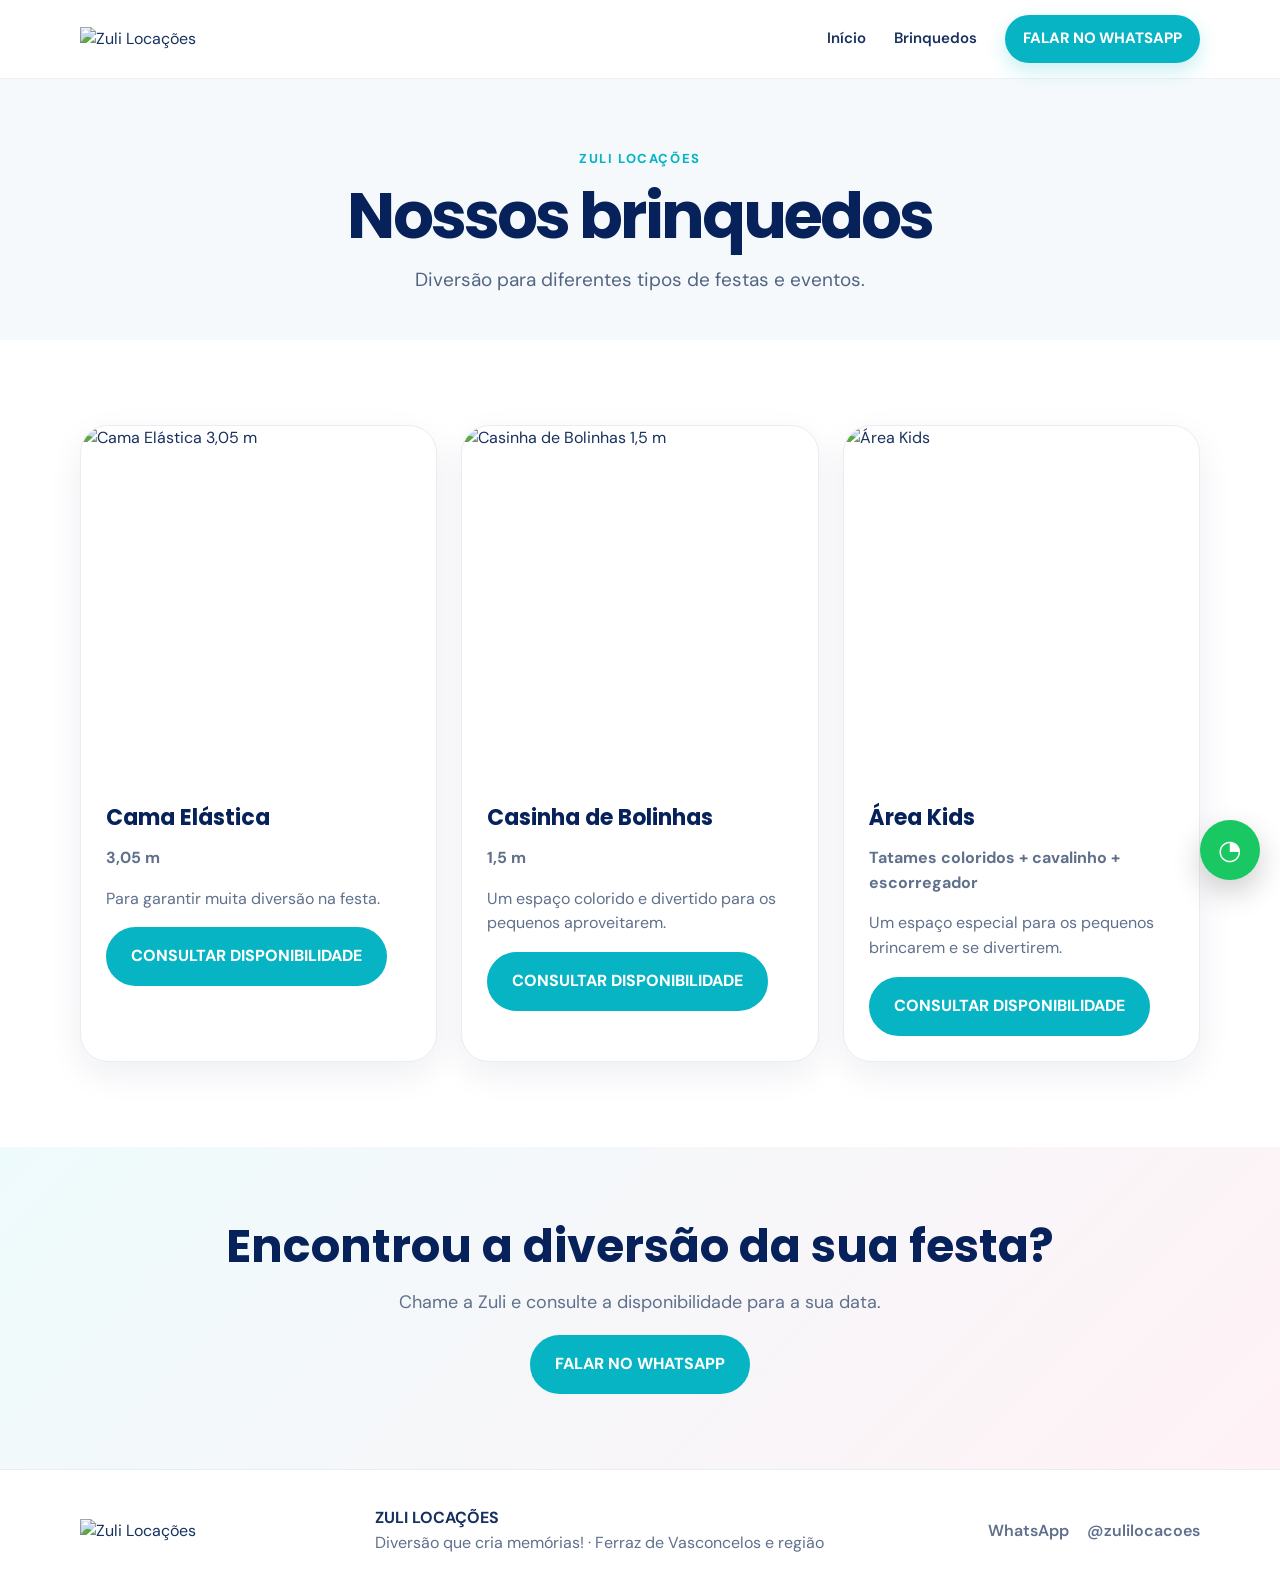
==== brinquedos.html @ 2fb0c6ca "Add files via upload" ====
<!doctype html>
<html lang="pt-BR">
<head>
<meta charset="utf-8"><meta name="viewport" content="width=device-width, initial-scale=1">
<title>Nossos brinquedos | Zuli Locações</title>
<meta name="description" content="Conheça os brinquedos da Zuli Locações para festas e eventos. Consulte disponibilidade pelo WhatsApp.">
<link rel="stylesheet" href="styles.css">
</head>
<body>
<header class="site-header"><div class="container nav">
<a class="brand" href="index.html"><img src="assets/logo-zuli.jpeg" alt="Zuli Locações"></a>
<button class="menu-toggle" aria-label="Abrir menu">☰</button>
<nav class="nav-links"><a href="index.html">Início</a><a href="brinquedos.html">Brinquedos</a><a class="nav-cta" href="https://wa.me/message/M6CZQNXBJP5SE1" target="_blank" rel="noopener">FALAR NO WHATSAPP</a></nav>
</div></header>
<section class="page-hero"><div class="container"><div class="breadcrumb">ZULI LOCAÇÕES</div><h1>Nossos brinquedos</h1><p class="lead" style="margin:15px auto 0">Diversão para diferentes tipos de festas e eventos.</p></div></section>
<section class="section"><div class="container"><div class="product-grid">
<article class="product-card"><img src="assets/cama-elastica.jpeg" alt="Cama Elástica 3,05 m"><div class="inside"><h3>Cama Elástica</h3><p><strong>3,05 m</strong></p><p>Para garantir muita diversão na festa.</p><a class="btn btn-primary" href="https://wa.me/message/M6CZQNXBJP5SE1" target="_blank" rel="noopener">CONSULTAR DISPONIBILIDADE</a></div></article>
<article class="product-card"><img src="assets/casinha-bolinhas.jpeg" alt="Casinha de Bolinhas 1,5 m"><div class="inside"><h3>Casinha de Bolinhas</h3><p><strong>1,5 m</strong></p><p>Um espaço colorido e divertido para os pequenos aproveitarem.</p><a class="btn btn-primary" href="https://wa.me/message/M6CZQNXBJP5SE1" target="_blank" rel="noopener">CONSULTAR DISPONIBILIDADE</a></div></article>
<article class="product-card"><img src="assets/area-kids.jpeg" alt="Área Kids"><div class="inside"><h3>Área Kids</h3><p><strong>Tatames coloridos + cavalinho + escorregador</strong></p><p>Um espaço especial para os pequenos brincarem e se divertirem.</p><a class="btn btn-primary" href="https://wa.me/message/M6CZQNXBJP5SE1" target="_blank" rel="noopener">CONSULTAR DISPONIBILIDADE</a></div></article>
</div></div></section>
<section class="final-cta"><div class="container"><h2>Encontrou a diversão da sua festa?</h2><p>Chame a Zuli e consulte a disponibilidade para a sua data.</p><a class="btn btn-primary" href="https://wa.me/message/M6CZQNXBJP5SE1" target="_blank" rel="noopener">FALAR NO WHATSAPP</a></div></section>
<footer class="footer"><div class="container footer-inner"><img src="assets/logo-zuli.jpeg" alt="Zuli Locações"><div><strong>ZULI LOCAÇÕES</strong><br><span style="color:#60708c">Diversão que cria memórias! · Ferraz de Vasconcelos e região</span></div><div class="footer-links"><a href="https://wa.me/message/M6CZQNXBJP5SE1" target="_blank" rel="noopener">WhatsApp</a><a href="https://www.instagram.com/zulilocacoes?stkn=MTN0em9mMDBub2lpcg%3D%3D&utm_source=qr" target="_blank" rel="noopener">@zulilocacoes</a></div></div></footer>
<a class="float-wa" href="https://wa.me/message/M6CZQNXBJP5SE1" target="_blank" rel="noopener" aria-label="Falar no WhatsApp">◔</a>
<script src="script.js"></script>
</body></html>
---- styles.css ----
@import url('https://fonts.googleapis.com/css2?family=DM+Sans:wght@400;500;600;700&family=Poppins:wght@600;700;800&display=swap');

:root{
  --blue:#062F75; --cyan:#07B4C4; --pink:#DE2A58; --yellow:#E9951A;
  --deep:#07225B; --white:#fff; --soft:#F6F9FC; --text:#17315f; --muted:#60708c;
  --shadow:0 18px 45px rgba(7,34,91,.12); --radius:24px;
}
*{box-sizing:border-box}
html{scroll-behavior:smooth}
body{margin:0;font-family:"DM Sans",Arial,sans-serif;color:var(--text);background:#fff;line-height:1.55}
img{max-width:100%;display:block}
a{text-decoration:none;color:inherit}
.container{width:min(1120px,calc(100% - 36px));margin:auto}
.site-header{position:sticky;top:0;z-index:50;background:rgba(255,255,255,.94);backdrop-filter:blur(14px);border-bottom:1px solid #edf1f7}
.nav{height:78px;display:flex;align-items:center;justify-content:space-between;gap:20px}
.brand img{width:150px;height:auto}
.nav-links{display:flex;align-items:center;gap:28px;font-weight:600;font-size:15px}
.nav-links a:hover{color:var(--pink)}
.menu-toggle{display:none;border:0;background:var(--soft);font-size:24px;border-radius:12px;padding:8px 12px}
.nav-cta{background:var(--cyan);color:#fff;padding:12px 18px;border-radius:999px;font-weight:800;box-shadow:0 8px 20px rgba(7,180,196,.22)}
.hero{padding:70px 0 55px;overflow:hidden;background:
 radial-gradient(circle at 92% 8%,#dff7f8 0 130px,transparent 131px),
 radial-gradient(circle at 4% 92%,#fde7ee 0 150px,transparent 151px),
 #fff}
.hero-grid{display:grid;grid-template-columns:1.02fr .98fr;align-items:center;gap:48px}
.location-pill{display:inline-flex;align-items:center;gap:8px;padding:8px 14px;border-radius:999px;background:#f0f5fb;color:var(--blue);font-size:13px;font-weight:800;letter-spacing:.04em}
.eyebrow{color:var(--cyan);font-weight:800;letter-spacing:.18em;font-size:13px;margin:22px 0 10px}
h1,h2,h3{font-family:Poppins,Arial,sans-serif;line-height:1.08;color:var(--deep);margin:0}
h1{font-size:clamp(42px,5vw,72px);letter-spacing:-.045em}
h1 span{color:var(--pink)}
h2{font-size:clamp(30px,4vw,46px)}
h3{font-size:22px}
.lead{font-size:19px;color:#526582;max-width:650px}
.hero-actions{display:flex;flex-wrap:wrap;gap:12px;margin-top:28px}
.btn{display:inline-flex;align-items:center;justify-content:center;gap:9px;padding:15px 23px;border-radius:999px;font-weight:800;border:2px solid var(--blue);transition:.2s transform,.2s box-shadow}
.btn:hover{transform:translateY(-2px);box-shadow:0 10px 24px rgba(7,34,91,.12)}
.btn-primary{background:var(--cyan);border-color:var(--cyan);color:#fff}
.btn-outline{background:#fff;color:var(--blue)}
.hero-image{border-radius:34px;overflow:hidden;box-shadow:var(--shadow);aspect-ratio:1/1;position:relative}
.hero-image img{width:100%;height:100%;object-fit:cover}
.section{padding:85px 0}
.section-soft{background:var(--soft)}
.section-head{text-align:center;max-width:760px;margin:0 auto 42px}
.section-head p{color:var(--muted);font-size:17px}
.cards{display:grid;grid-template-columns:repeat(3,1fr);gap:22px}
.card{background:#fff;border:1px solid #e8edf4;border-radius:var(--radius);overflow:hidden;box-shadow:0 10px 30px rgba(7,34,91,.06);display:flex;flex-direction:column}
.card-media{aspect-ratio:4/3;overflow:hidden;background:#eef4f8}
.card-media img{width:100%;height:100%;object-fit:cover;transition:transform .4s}
.card:hover .card-media img{transform:scale(1.035)}
.card-body{padding:24px;display:flex;flex-direction:column;flex:1}
.card-body p{color:var(--muted);margin:9px 0 20px}
.card .btn{margin-top:auto;width:100%;font-size:14px;padding:13px 16px}
.tag{display:inline-flex;width:max-content;padding:6px 10px;border-radius:999px;background:#fff2f5;color:var(--pink);font-weight:800;font-size:12px;margin-bottom:10px}
.video-grid{display:grid;grid-template-columns:repeat(3,1fr);gap:20px}
.video-grid-real{align-items:start}
.video-card{background:#fff;border-radius:24px;overflow:hidden;border:1px solid #e7edf5;box-shadow:0 12px 30px rgba(7,34,91,.08)}
.video-card video{display:block;width:100%;height:auto;aspect-ratio:9/16;object-fit:cover;background:#0b1f42}
.video-card video::-webkit-media-controls-panel{background-image:linear-gradient(transparent,rgba(0,0,0,.25))}
.steps{display:grid;grid-template-columns:repeat(3,1fr);gap:22px}
.step{background:#fff;border-radius:24px;padding:30px;border:1px solid #e7edf5}
.step-number{font-family:Poppins;color:var(--pink);font-size:42px;font-weight:800}
.step p{color:var(--muted)}
.center-cta{text-align:center;margin-top:30px}
.region{background:var(--deep);color:#fff;border-radius:32px;padding:54px;position:relative;overflow:hidden}
.region:after{content:"";position:absolute;width:250px;height:250px;border-radius:50%;background:rgba(7,180,196,.17);right:-80px;top:-90px}
.region h2{color:#fff}
.region p{color:#dce7f7}
.region-list{display:flex;flex-wrap:wrap;gap:10px;margin:25px 0}
.region-list span{padding:10px 14px;border-radius:999px;background:rgba(255,255,255,.1);font-weight:700}
.about{max-width:760px;margin:auto;text-align:center}
.about p{color:var(--muted);font-size:18px}
.final-cta{background:linear-gradient(135deg,#eefbfc,#fff2f6);text-align:center;padding:75px 20px}
.final-cta p{color:var(--muted);font-size:18px}
.footer{background:#fff;border-top:1px solid #e8edf4;padding:36px 0}
.footer-inner{display:flex;align-items:center;justify-content:space-between;gap:25px}
.footer img{width:130px}
.footer-links{display:flex;gap:18px;color:var(--muted);font-weight:600}
.float-wa{position:fixed;right:20px;bottom:20px;z-index:60;width:60px;height:60px;border-radius:50%;background:#19c763;color:#fff;display:grid;place-items:center;font-size:27px;box-shadow:0 12px 30px rgba(0,0,0,.2)}
.page-hero{padding:70px 0 45px;background:var(--soft);text-align:center}
.breadcrumb{color:var(--cyan);font-weight:800;font-size:13px;letter-spacing:.12em;margin-bottom:12px}
.product-grid{display:grid;grid-template-columns:repeat(3,1fr);gap:24px}
.product-card{border:1px solid #e7edf4;border-radius:28px;overflow:hidden;background:#fff;box-shadow:0 12px 35px rgba(7,34,91,.07)}
.product-card img{width:100%;aspect-ratio:1/1;object-fit:cover}
.product-card .inside{padding:25px}
.product-card .inside p{color:var(--muted)}
@media(max-width:850px){
 .nav{height:70px}.nav-links{display:none;position:absolute;top:70px;left:0;right:0;background:#fff;padding:18px;flex-direction:column;align-items:stretch;border-bottom:1px solid #e8edf4;box-shadow:0 12px 25px rgba(7,34,91,.08)}
 .nav-links.open{display:flex}.menu-toggle{display:block}.nav-cta{display:none}
 .hero{padding-top:42px}.hero-grid{grid-template-columns:1fr;gap:30px}.hero-image{order:-1;aspect-ratio:4/3}
 .cards,.video-grid,.steps,.product-grid{grid-template-columns:1fr}
 .section{padding:62px 0}.region{padding:36px 25px}.footer-inner{flex-direction:column;text-align:center}.footer-links{flex-wrap:wrap;justify-content:center}
}
@media(max-width:480px){
 .container{width:min(100% - 28px,1120px)}h1{font-size:43px}.lead{font-size:17px}.hero-actions{flex-direction:column}.btn{width:100%}
 .hero-image{border-radius:24px}.section-head{margin-bottom:30px}.card-body{padding:20px}
 .float-wa{width:56px;height:56px;right:15px;bottom:15px}
}
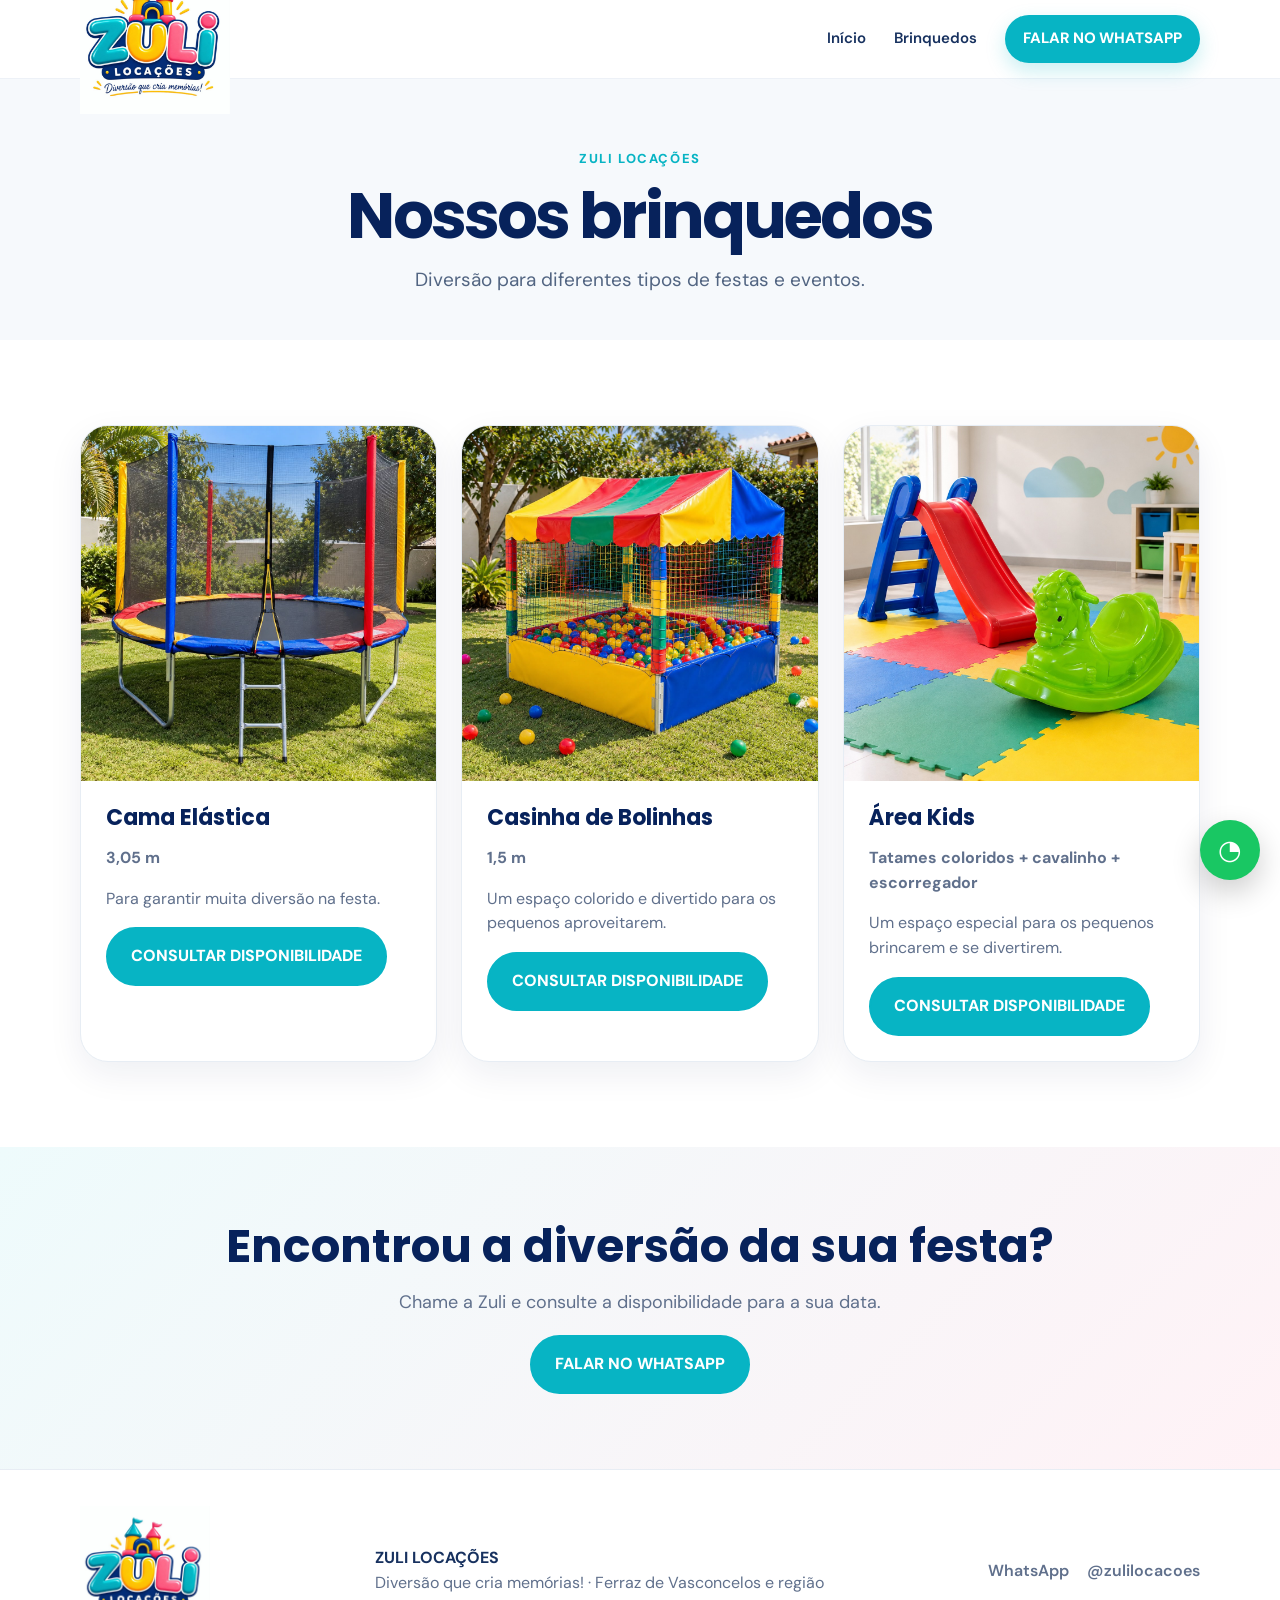
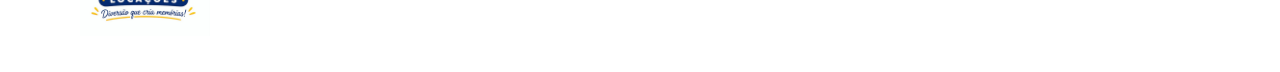
==== commit 91409c43: "Update image paths and footer content" ====
--- a/brinquedos.html
+++ b/brinquedos.html
@@ -8,18 +8,18 @@
 </head>
 <body>
 <header class="site-header"><div class="container nav">
-<a class="brand" href="index.html"><img src="assets/logo-zuli.jpeg" alt="Zuli Locações"></a>
+<a class="brand" href="index.html"><img src="logo-zuli.jpeg" alt="Zuli Locações"></a>
 <button class="menu-toggle" aria-label="Abrir menu">☰</button>
 <nav class="nav-links"><a href="index.html">Início</a><a href="brinquedos.html">Brinquedos</a><a class="nav-cta" href="https://wa.me/message/M6CZQNXBJP5SE1" target="_blank" rel="noopener">FALAR NO WHATSAPP</a></nav>
 </div></header>
 <section class="page-hero"><div class="container"><div class="breadcrumb">ZULI LOCAÇÕES</div><h1>Nossos brinquedos</h1><p class="lead" style="margin:15px auto 0">Diversão para diferentes tipos de festas e eventos.</p></div></section>
 <section class="section"><div class="container"><div class="product-grid">
-<article class="product-card"><img src="assets/cama-elastica.jpeg" alt="Cama Elástica 3,05 m"><div class="inside"><h3>Cama Elástica</h3><p><strong>3,05 m</strong></p><p>Para garantir muita diversão na festa.</p><a class="btn btn-primary" href="https://wa.me/message/M6CZQNXBJP5SE1" target="_blank" rel="noopener">CONSULTAR DISPONIBILIDADE</a></div></article>
-<article class="product-card"><img src="assets/casinha-bolinhas.jpeg" alt="Casinha de Bolinhas 1,5 m"><div class="inside"><h3>Casinha de Bolinhas</h3><p><strong>1,5 m</strong></p><p>Um espaço colorido e divertido para os pequenos aproveitarem.</p><a class="btn btn-primary" href="https://wa.me/message/M6CZQNXBJP5SE1" target="_blank" rel="noopener">CONSULTAR DISPONIBILIDADE</a></div></article>
-<article class="product-card"><img src="assets/area-kids.jpeg" alt="Área Kids"><div class="inside"><h3>Área Kids</h3><p><strong>Tatames coloridos + cavalinho + escorregador</strong></p><p>Um espaço especial para os pequenos brincarem e se divertirem.</p><a class="btn btn-primary" href="https://wa.me/message/M6CZQNXBJP5SE1" target="_blank" rel="noopener">CONSULTAR DISPONIBILIDADE</a></div></article>
+<article class="product-card"><img src="cama-elastica.jpeg" alt="Cama Elástica 3,05 m"><div class="inside"><h3>Cama Elástica</h3><p><strong>3,05 m</strong></p><p>Para garantir muita diversão na festa.</p><a class="btn btn-primary" href="https://wa.me/message/M6CZQNXBJP5SE1" target="_blank" rel="noopener">CONSULTAR DISPONIBILIDADE</a></div></article>
+<article class="product-card"><img src="casinha-bolinhas.jpeg" alt="Casinha de Bolinhas 1,5 m"><div class="inside"><h3>Casinha de Bolinhas</h3><p><strong>1,5 m</strong></p><p>Um espaço colorido e divertido para os pequenos aproveitarem.</p><a class="btn btn-primary" href="https://wa.me/message/M6CZQNXBJP5SE1" target="_blank" rel="noopener">CONSULTAR DISPONIBILIDADE</a></div></article>
+<article class="product-card"><img src="area-kids.jpeg" alt="Área Kids"><div class="inside"><h3>Área Kids</h3><p><strong>Tatames coloridos + cavalinho + escorregador</strong></p><p>Um espaço especial para os pequenos brincarem e se divertirem.</p><a class="btn btn-primary" href="https://wa.me/message/M6CZQNXBJP5SE1" target="_blank" rel="noopener">CONSULTAR DISPONIBILIDADE</a></div></article>
 </div></div></section>
 <section class="final-cta"><div class="container"><h2>Encontrou a diversão da sua festa?</h2><p>Chame a Zuli e consulte a disponibilidade para a sua data.</p><a class="btn btn-primary" href="https://wa.me/message/M6CZQNXBJP5SE1" target="_blank" rel="noopener">FALAR NO WHATSAPP</a></div></section>
-<footer class="footer"><div class="container footer-inner"><img src="assets/logo-zuli.jpeg" alt="Zuli Locações"><div><strong>ZULI LOCAÇÕES</strong><br><span style="color:#60708c">Diversão que cria memórias! · Ferraz de Vasconcelos e região</span></div><div class="footer-links"><a href="https://wa.me/message/M6CZQNXBJP5SE1" target="_blank" rel="noopener">WhatsApp</a><a href="https://www.instagram.com/zulilocacoes?stkn=MTN0em9mMDBub2lpcg%3D%3D&utm_source=qr" target="_blank" rel="noopener">@zulilocacoes</a></div></div></footer>
+<footer class="footer"><div class="container footer-inner"><img src="logo-zuli.jpeg" alt="Zuli Locações"><div><strong>ZULI LOCAÇÕES</strong><br><span style="color:#60708c">Diversão que cria memórias! · Ferraz de Vasconcelos e região</span></div><div class="footer-links"><a href="https://wa.me/message/M6CZQNXBJP5SE1" target="_blank" rel="noopener">WhatsApp</a><a href="https://www.instagram.com/zulilocacoes?stkn=MTN0em9mMDBub2lpcg%3D%3D&utm_source=qr" target="_blank" rel="noopener">@zulilocacoes</a></div></div></footer>
 <a class="float-wa" href="https://wa.me/message/M6CZQNXBJP5SE1" target="_blank" rel="noopener" aria-label="Falar no WhatsApp">◔</a>
 <script src="script.js"></script>
-</body></html>+</body></html>
